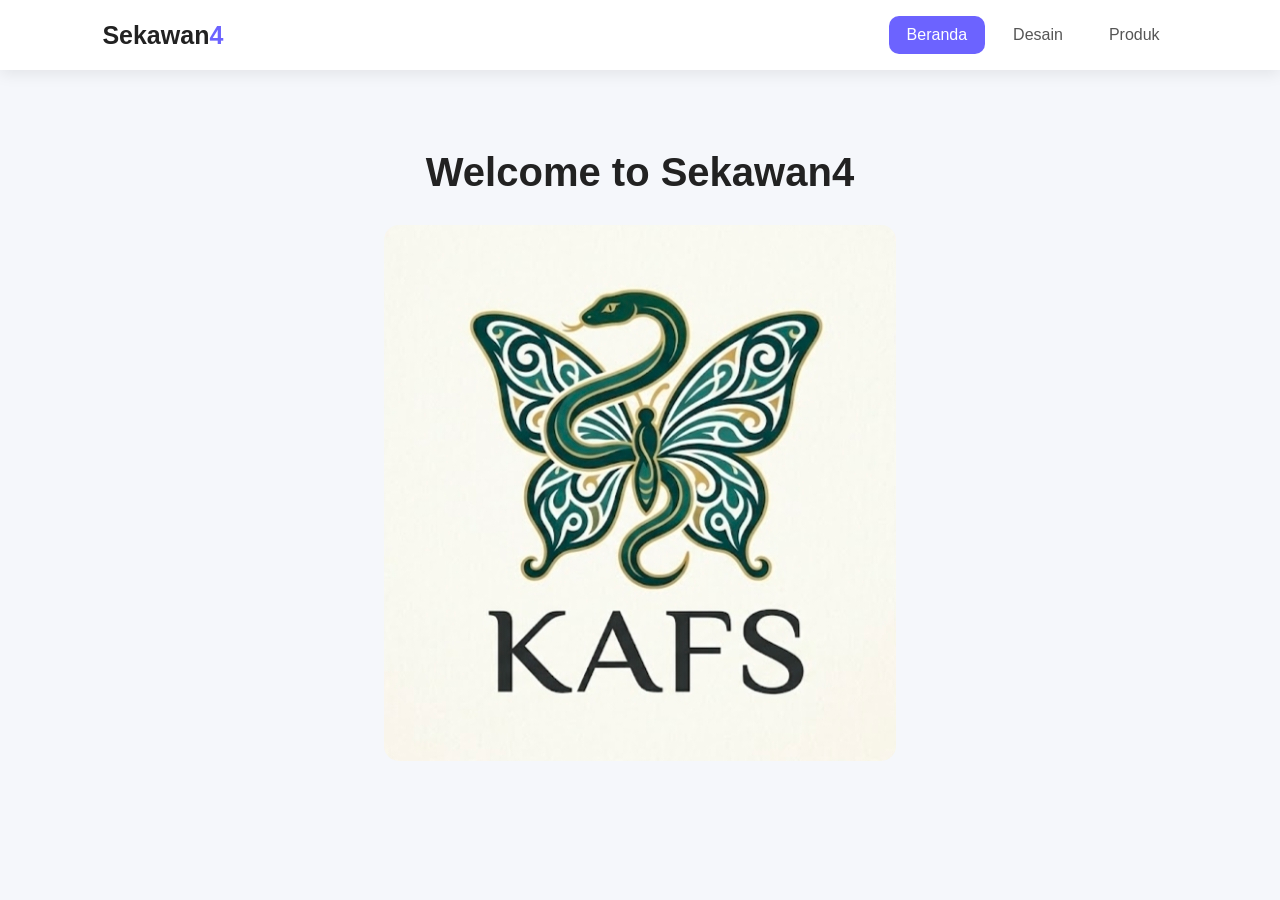
==== index.html @ 8687a944 "Update index.html with navbar and main content Refactor HTML structure to include a navigation bar a" ====
<!DOCTYPE html>
<html lang="en">
<head>
  <meta charset="UTF-8">
  <link rel="stylesheet" href="./style.css">
  <meta name="viewport" content="width=device-width, initial-scale=1.0">
  <title>Sekawan4</title>
</head>

<body>

  <nav class="navbar">
    <div class="logo">Sekawan<span>4</span></div>

    <ul class="nav-menu">
      <li><a href="index.html" class="active">Beranda</a></li>
      <li><a href="desain.html">Desain</a></li>
      <li><a href="produk.html">Produk</a></li>
    </ul>
  </nav>

  <main>
    <h1>Welcome to Sekawan4</h1>
    <img src="IMG-20261005-WA0008.jpg" alt="Sekawan4">
  </main>

  <script src="./script.js"></script>
</body>
</html>
---- style.css ----
* {
  margin: 0;
  padding: 0;
  box-sizing: border-box;
}

body {
  font-family: Arial, sans-serif;
  background: #f5f7fb;
  color: #222;
}

/* NAVBAR */
.navbar {
  width: 100%;
  height: 70px;
  padding: 0 8%;
  display: flex;
  align-items: center;
  justify-content: space-between;

  background: #ffffff;
  box-shadow: 0 4px 15px rgba(0, 0, 0, 0.08);

  position: sticky;
  top: 0;
  z-index: 100;
}

/* LOGO */
.logo {
  font-size: 25px;
  font-weight: bold;
  color: #222;
}

.logo span {
  color: #6c63ff;
}

/* MENU */
.nav-menu {
  display: flex;
  align-items: center;
  gap: 10px;
  list-style: none;
}

.nav-menu li a {
  display: block;
  padding: 10px 18px;
  text-decoration: none;
  color: #555;
  font-size: 16px;
  font-weight: 500;
  border-radius: 10px;
  transition: 0.3s;
}

/* HOVER */
.nav-menu li a:hover {
  color: #6c63ff;
  background: #f0efff;
}

/* ACTIVE */
.nav-menu li a.active {
  color: white;
  background: #6c63ff;
}

/* CONTENT */
main {
  text-align: center;
  padding: 80px 20px;
}

h1 {
  margin-bottom: 30px;
  font-size: 40px;
}

main img {
  max-width: 90%;
  border-radius: 15px;
}
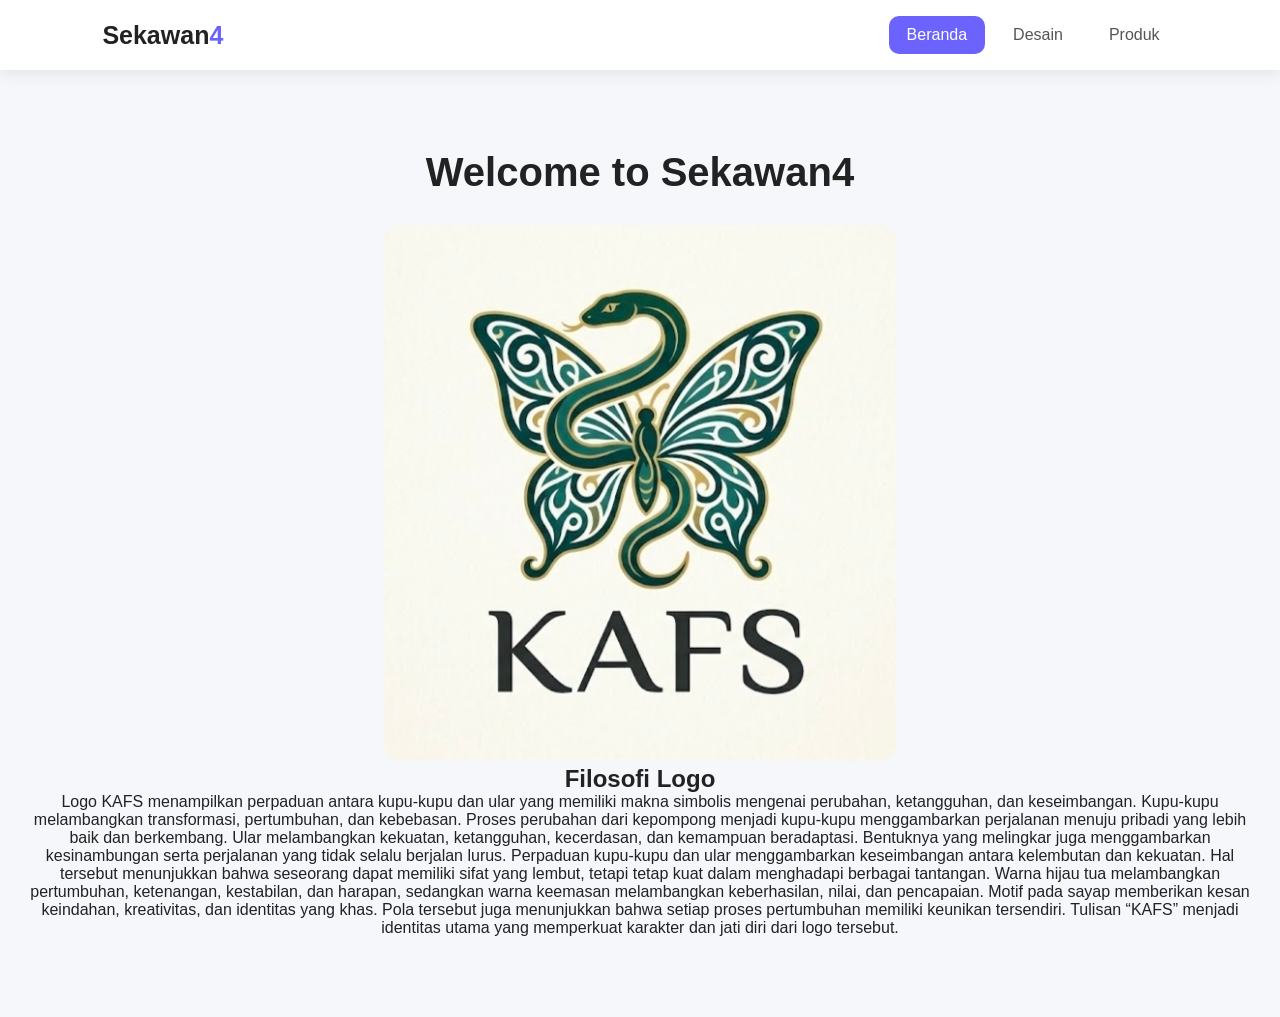
==== commit 783bcd82: "Add logo philosophy section to index.html Added a section explaining the philosophy behind the logo," ====
--- a/index.html
+++ b/index.html
@@ -22,6 +22,14 @@
   <main>
     <h1>Welcome to Sekawan4</h1>
     <img src="IMG-20261005-WA0008.jpg" alt="Sekawan4">
+    <h2>Filosofi Logo</h2>
+    <p>Logo KAFS menampilkan perpaduan antara kupu-kupu dan ular yang memiliki makna simbolis mengenai perubahan, ketangguhan, dan keseimbangan.
+Kupu-kupu melambangkan transformasi, pertumbuhan, dan kebebasan. Proses perubahan dari kepompong menjadi kupu-kupu menggambarkan perjalanan menuju pribadi yang lebih baik dan berkembang.
+Ular melambangkan kekuatan, ketangguhan, kecerdasan, dan kemampuan beradaptasi. Bentuknya yang melingkar juga menggambarkan kesinambungan serta perjalanan yang tidak selalu berjalan lurus.
+Perpaduan kupu-kupu dan ular menggambarkan keseimbangan antara kelembutan dan kekuatan. Hal tersebut menunjukkan bahwa seseorang dapat memiliki sifat yang lembut, tetapi tetap kuat dalam menghadapi berbagai tantangan.
+Warna hijau tua melambangkan pertumbuhan, ketenangan, kestabilan, dan harapan, sedangkan warna keemasan melambangkan keberhasilan, nilai, dan pencapaian.
+Motif pada sayap memberikan kesan keindahan, kreativitas, dan identitas yang khas. Pola tersebut juga menunjukkan bahwa setiap proses pertumbuhan memiliki keunikan tersendiri.
+Tulisan “KAFS” menjadi identitas utama yang memperkuat karakter dan jati diri dari logo tersebut.</p>
   </main>
 
   <script src="./script.js"></script>
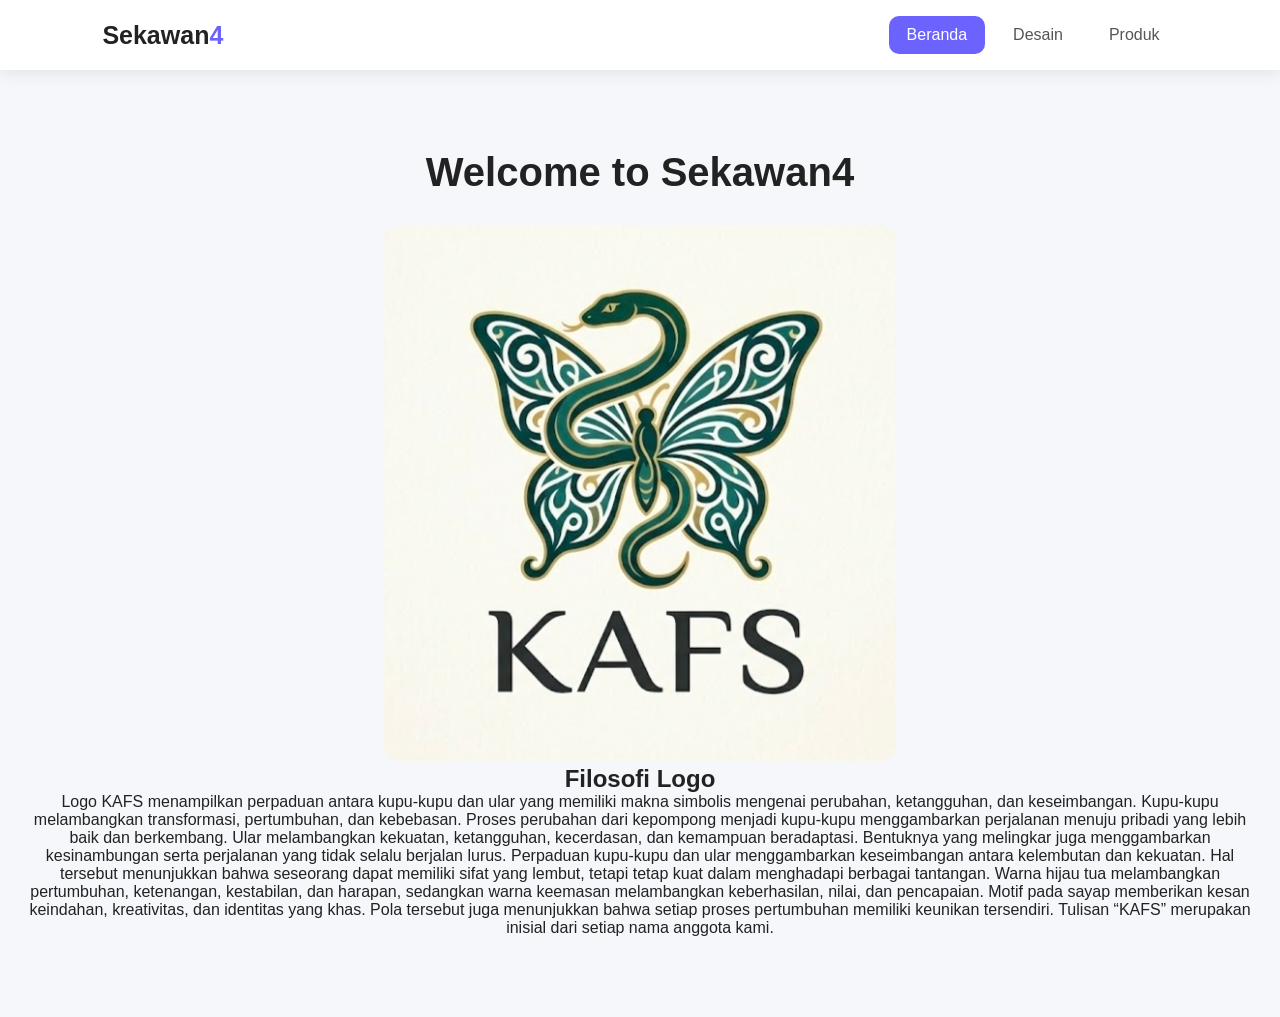
==== commit e311abc3: "Update KAFS description in index.html" ====
--- a/index.html
+++ b/index.html
@@ -29,7 +29,7 @@
 Perpaduan kupu-kupu dan ular menggambarkan keseimbangan antara kelembutan dan kekuatan. Hal tersebut menunjukkan bahwa seseorang dapat memiliki sifat yang lembut, tetapi tetap kuat dalam menghadapi berbagai tantangan.
 Warna hijau tua melambangkan pertumbuhan, ketenangan, kestabilan, dan harapan, sedangkan warna keemasan melambangkan keberhasilan, nilai, dan pencapaian.
 Motif pada sayap memberikan kesan keindahan, kreativitas, dan identitas yang khas. Pola tersebut juga menunjukkan bahwa setiap proses pertumbuhan memiliki keunikan tersendiri.
-Tulisan “KAFS” menjadi identitas utama yang memperkuat karakter dan jati diri dari logo tersebut.</p>
+Tulisan “KAFS” merupakan inisial dari setiap nama anggota kami.</p>
   </main>
 
   <script src="./script.js"></script>
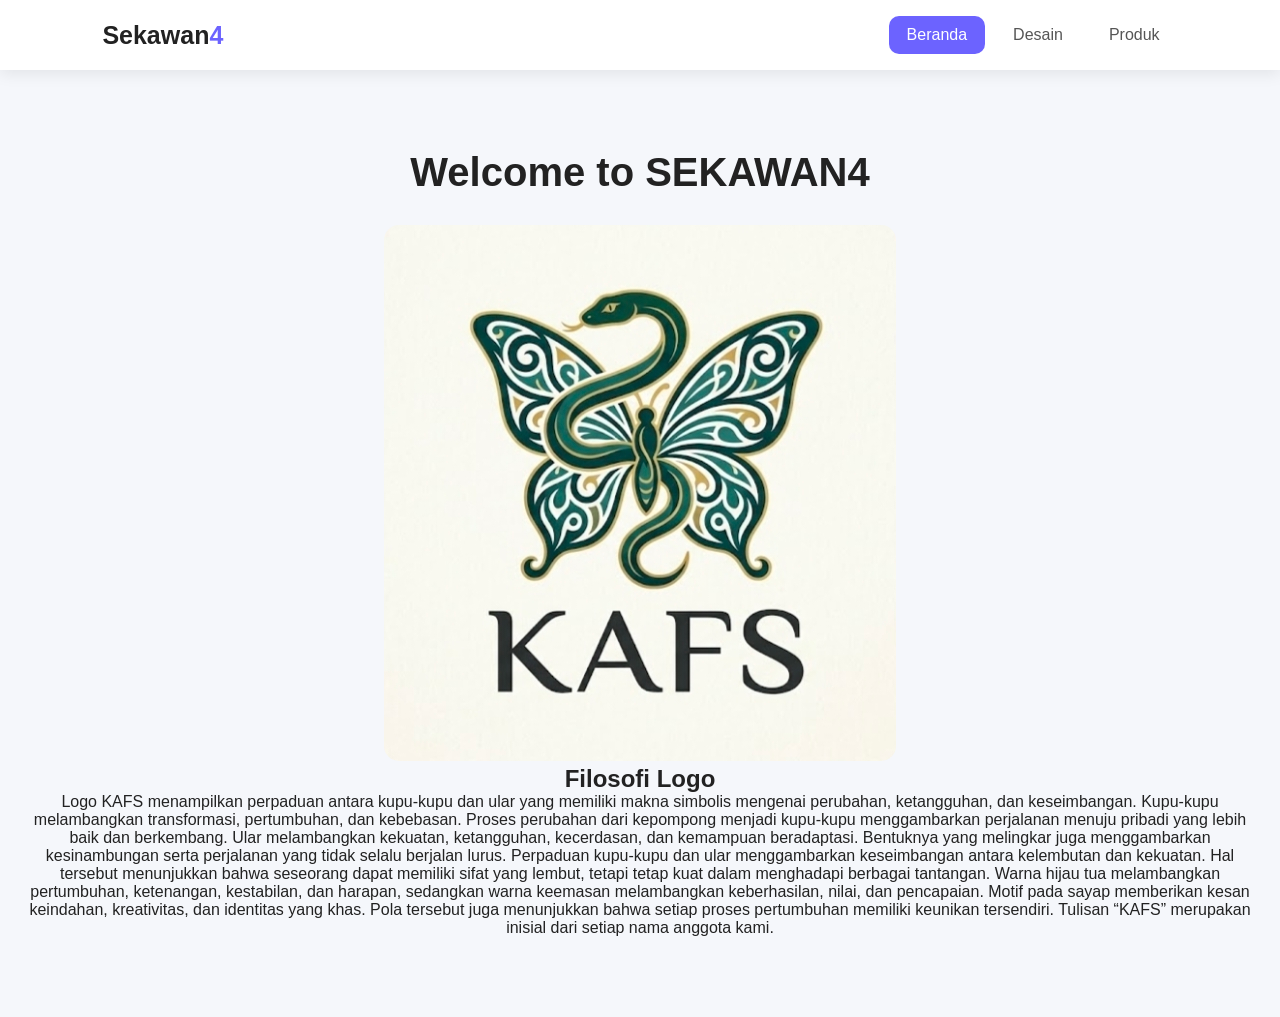
==== commit 79619473: "Update index.html" ====
--- a/index.html
+++ b/index.html
@@ -20,7 +20,7 @@
   </nav>
 
   <main>
-    <h1>Welcome to Sekawan4</h1>
+    <h1>Welcome to SEKAWAN4</h1>
     <img src="IMG-20261005-WA0008.jpg" alt="Sekawan4">
     <h2>Filosofi Logo</h2>
     <p>Logo KAFS menampilkan perpaduan antara kupu-kupu dan ular yang memiliki makna simbolis mengenai perubahan, ketangguhan, dan keseimbangan.
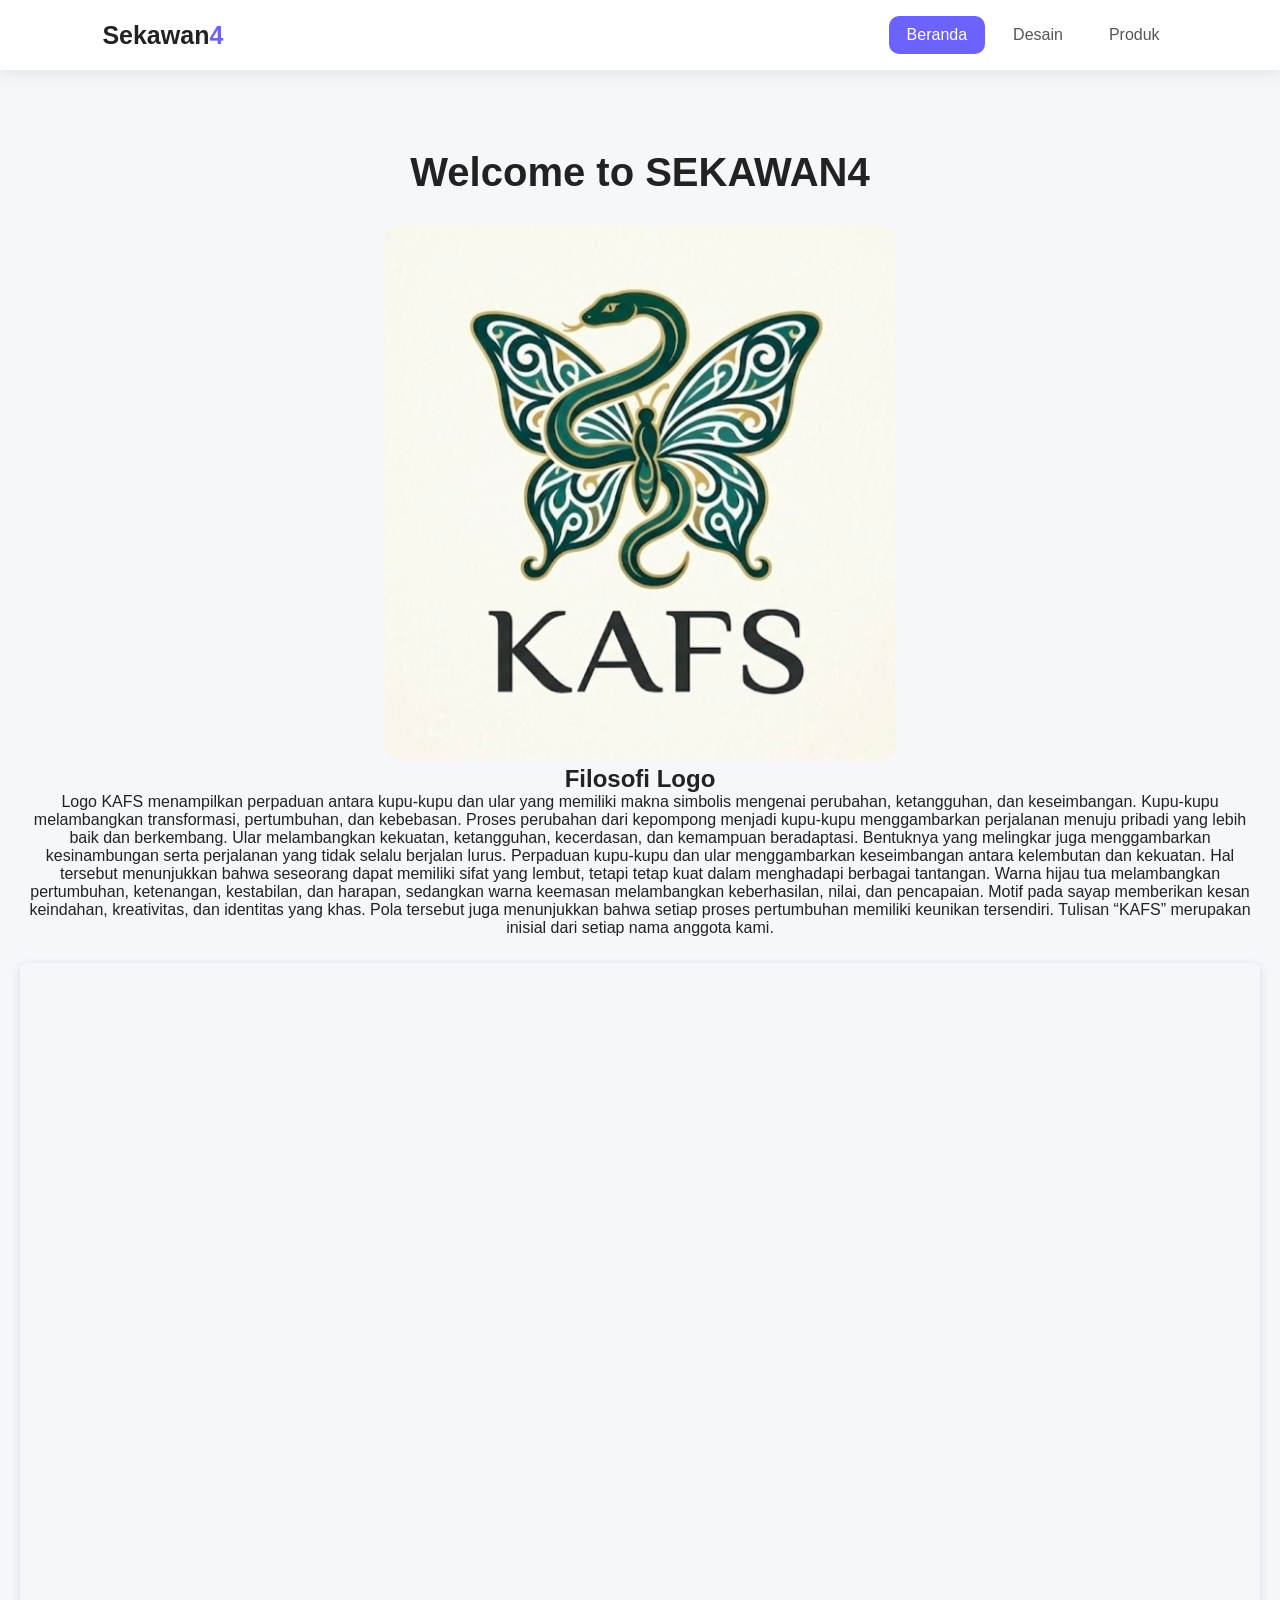
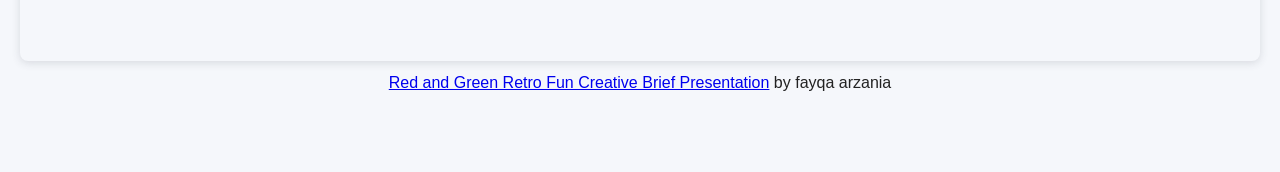
==== commit 8b217d60: "Embed Canva presentation in index.html Added an embedded iframe for a Canva presentation and a link " ====
--- a/index.html
+++ b/index.html
@@ -30,6 +30,14 @@
 Warna hijau tua melambangkan pertumbuhan, ketenangan, kestabilan, dan harapan, sedangkan warna keemasan melambangkan keberhasilan, nilai, dan pencapaian.
 Motif pada sayap memberikan kesan keindahan, kreativitas, dan identitas yang khas. Pola tersebut juga menunjukkan bahwa setiap proses pertumbuhan memiliki keunikan tersendiri.
 Tulisan “KAFS” merupakan inisial dari setiap nama anggota kami.</p>
+    <div style="position: relative; width: 100%; height: 0; padding-top: 56.2500%;
+ padding-bottom: 0; box-shadow: 0 2px 8px 0 rgba(63,69,81,0.16); margin-top: 1.6em; margin-bottom: 0.9em; overflow: hidden;
+ border-radius: 8px; will-change: transform;">
+  <iframe loading="lazy" style="position: absolute; width: 100%; height: 100%; top: 0; left: 0; border: none; padding: 0;margin: 0;"
+    src="https://www.canva.com/design/DAHXIPWkWmA/uVYWJBP_e0ksEQhbx1opAw/view?embed" allowfullscreen="allowfullscreen" allow="fullscreen">
+  </iframe>
+</div>
+<a href="https:&#x2F;&#x2F;www.canva.com&#x2F;design&#x2F;DAHXIPWkWmA&#x2F;uVYWJBP_e0ksEQhbx1opAw&#x2F;view?utm_content=DAHXIPWkWmA&amp;utm_campaign=designshare&amp;utm_medium=embeds&amp;utm_source=link" target="_blank" rel="noopener">Red and Green Retro Fun Creative Brief Presentation</a> by fayqa arzania
   </main>
 
   <script src="./script.js"></script>
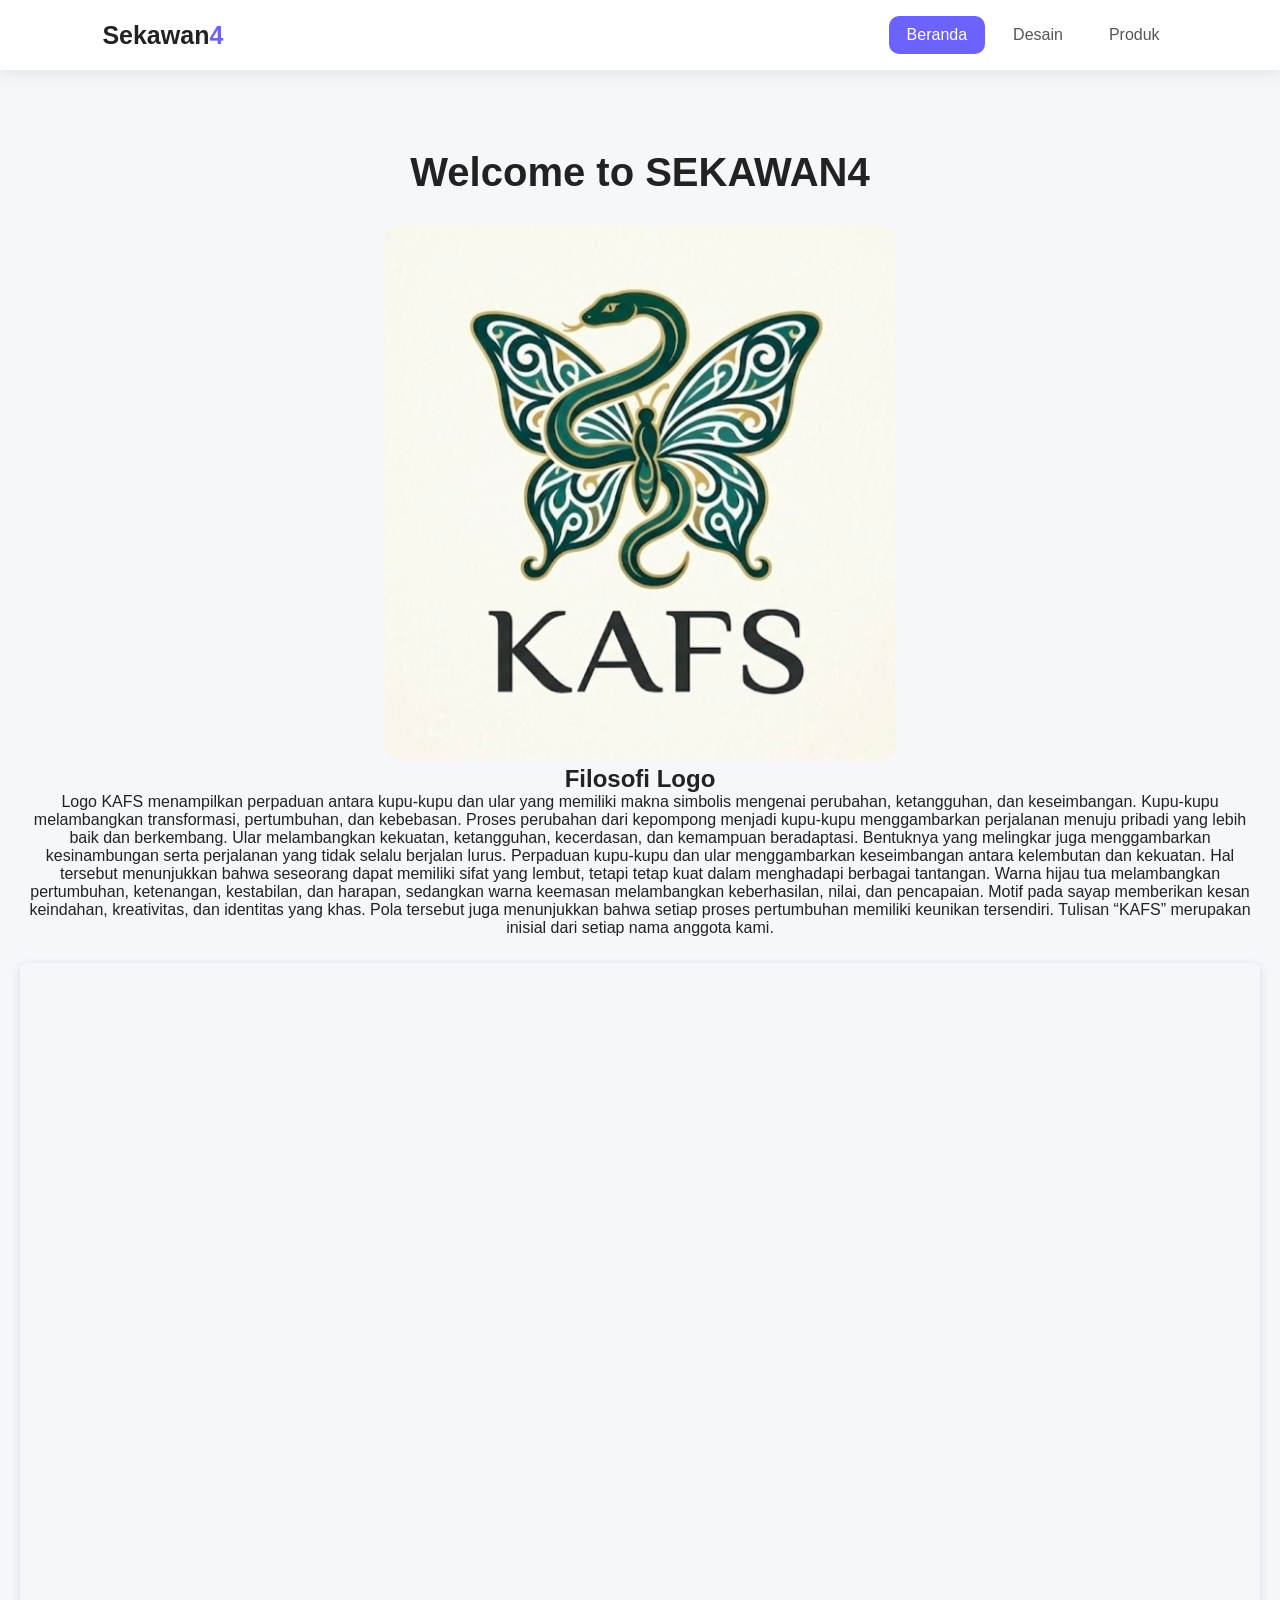
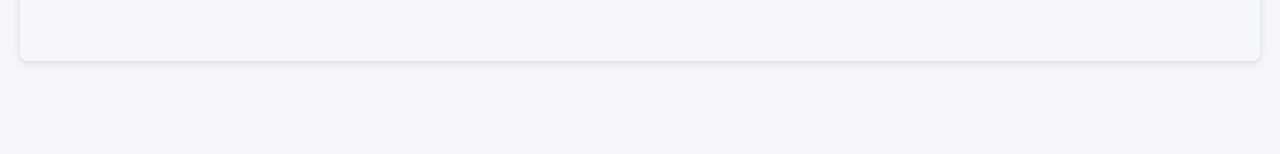
==== commit 18ce0913: "Remove Canva design link from index.html Removed the link to the Canva design presentation." ====
--- a/index.html
+++ b/index.html
@@ -30,14 +30,13 @@
 Warna hijau tua melambangkan pertumbuhan, ketenangan, kestabilan, dan harapan, sedangkan warna keemasan melambangkan keberhasilan, nilai, dan pencapaian.
 Motif pada sayap memberikan kesan keindahan, kreativitas, dan identitas yang khas. Pola tersebut juga menunjukkan bahwa setiap proses pertumbuhan memiliki keunikan tersendiri.
 Tulisan “KAFS” merupakan inisial dari setiap nama anggota kami.</p>
-    <div style="position: relative; width: 100%; height: 0; padding-top: 56.2500%;
+<div style="position: relative; width: 100%; height: 0; padding-top: 56.2500%;
  padding-bottom: 0; box-shadow: 0 2px 8px 0 rgba(63,69,81,0.16); margin-top: 1.6em; margin-bottom: 0.9em; overflow: hidden;
  border-radius: 8px; will-change: transform;">
   <iframe loading="lazy" style="position: absolute; width: 100%; height: 100%; top: 0; left: 0; border: none; padding: 0;margin: 0;"
     src="https://www.canva.com/design/DAHXIPWkWmA/uVYWJBP_e0ksEQhbx1opAw/view?embed" allowfullscreen="allowfullscreen" allow="fullscreen">
   </iframe>
 </div>
-<a href="https:&#x2F;&#x2F;www.canva.com&#x2F;design&#x2F;DAHXIPWkWmA&#x2F;uVYWJBP_e0ksEQhbx1opAw&#x2F;view?utm_content=DAHXIPWkWmA&amp;utm_campaign=designshare&amp;utm_medium=embeds&amp;utm_source=link" target="_blank" rel="noopener">Red and Green Retro Fun Creative Brief Presentation</a> by fayqa arzania
   </main>
 
   <script src="./script.js"></script>
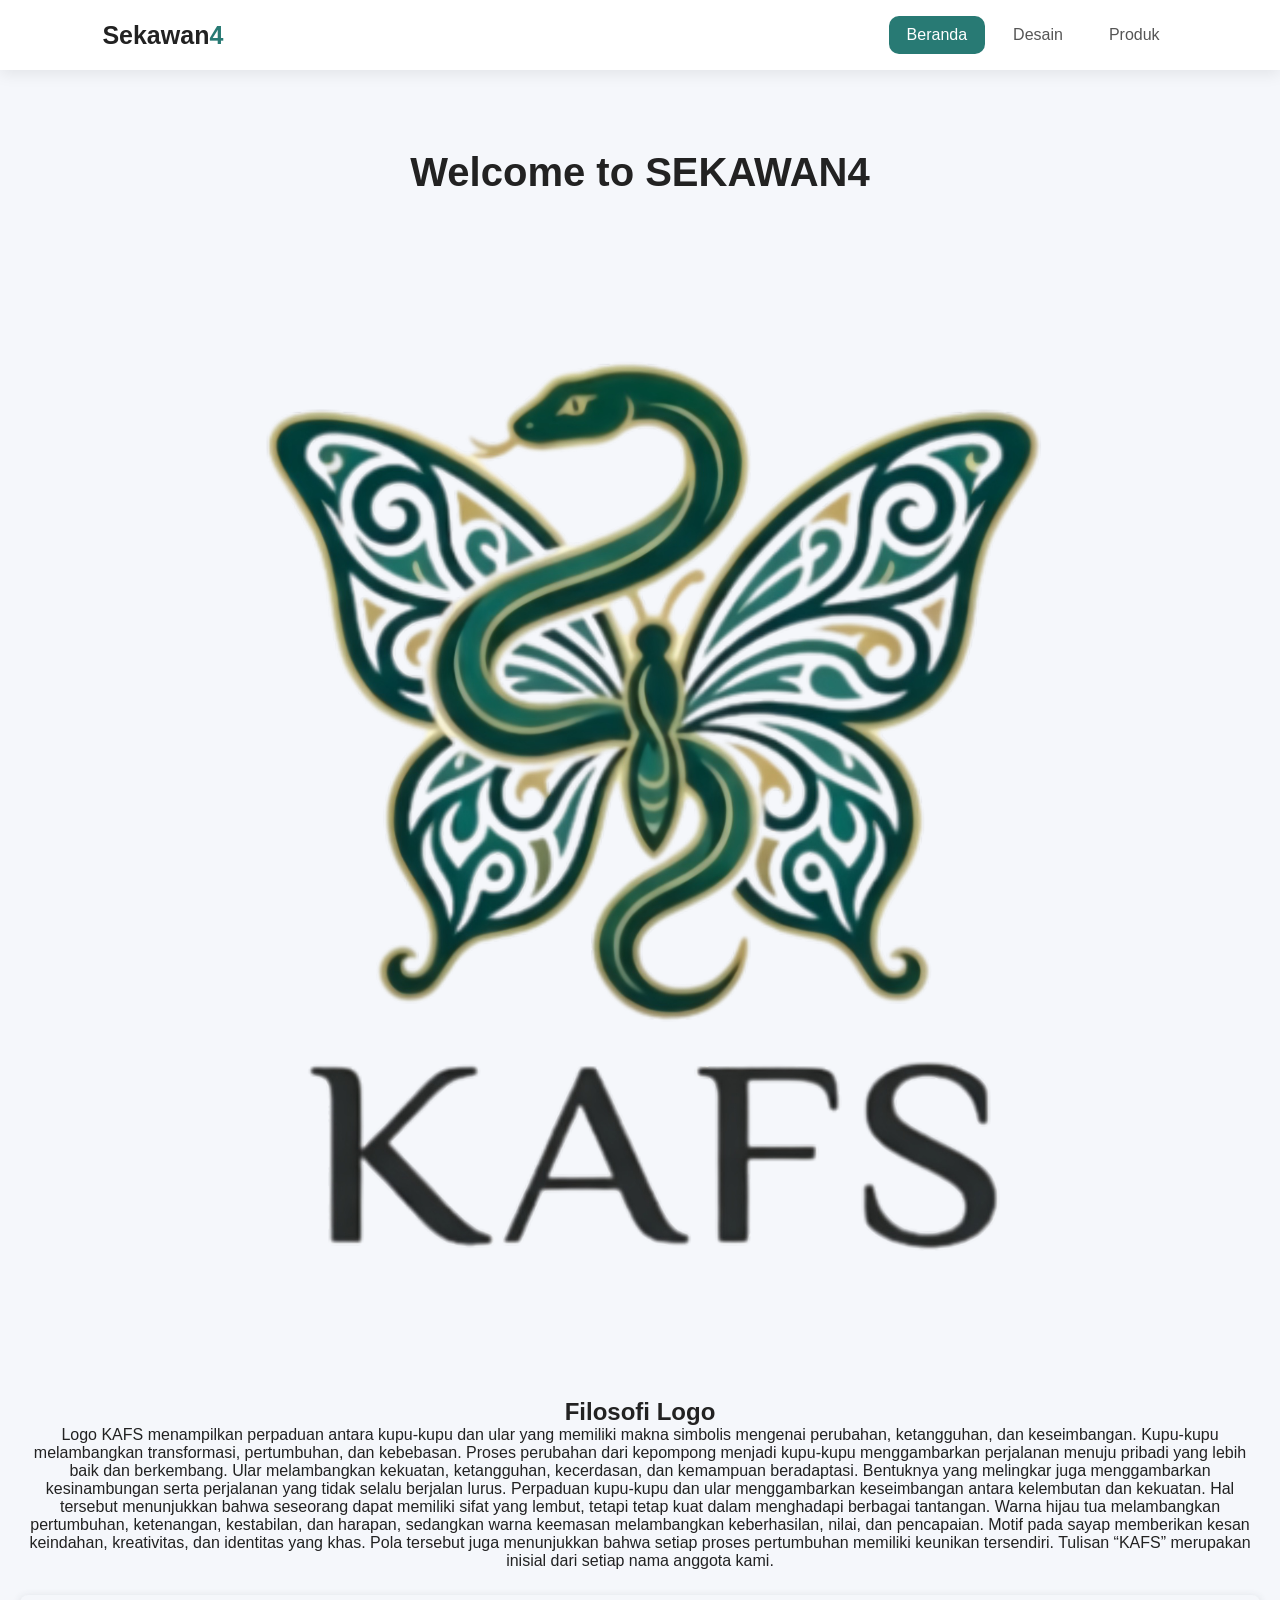
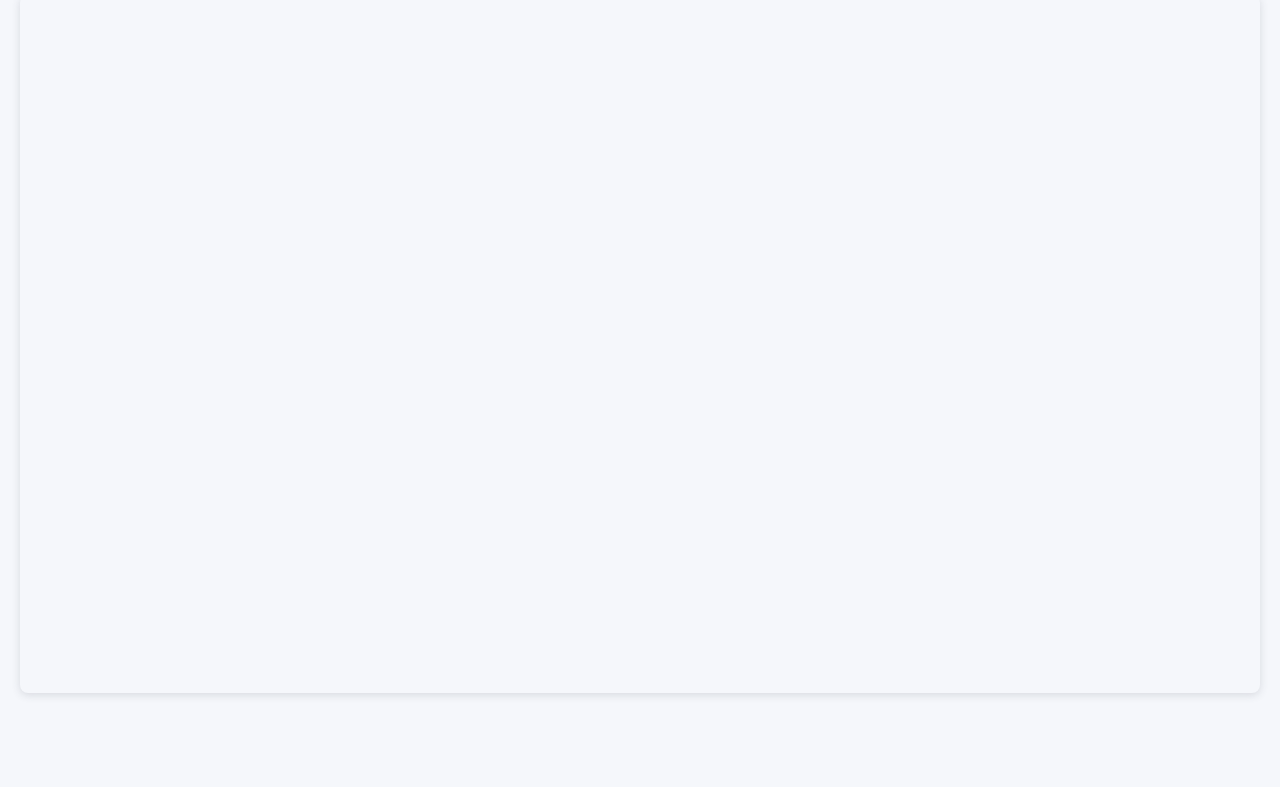
==== commit 94bd4f43: "Replace image source in index.html" ====
--- a/index.html
+++ b/index.html
@@ -21,7 +21,7 @@
 
   <main>
     <h1>Welcome to SEKAWAN4</h1>
-    <img src="IMG-20261005-WA0008.jpg" alt="Sekawan4">
+    <img src="quality_restoration_20261011220225201.png" alt="Sekawan4">
     <h2>Filosofi Logo</h2>
     <p>Logo KAFS menampilkan perpaduan antara kupu-kupu dan ular yang memiliki makna simbolis mengenai perubahan, ketangguhan, dan keseimbangan.
 Kupu-kupu melambangkan transformasi, pertumbuhan, dan kebebasan. Proses perubahan dari kepompong menjadi kupu-kupu menggambarkan perjalanan menuju pribadi yang lebih baik dan berkembang.
--- a/style.css
+++ b/style.css
@@ -35,7 +35,7 @@
 }
 
 .logo span {
-  color: #6c63ff;
+  color: #287A74;
 }
 
 /* MENU */
@@ -59,14 +59,14 @@
 
 /* HOVER */
 .nav-menu li a:hover {
-  color: #6c63ff;
-  background: #f0efff;
+  color: #1B5E20;
+  background: #E8F5E9;
 }
 
 /* ACTIVE */
 .nav-menu li a.active {
   color: white;
-  background: #6c63ff;
+  background: #287A74;
 }
 
 /* CONTENT */
